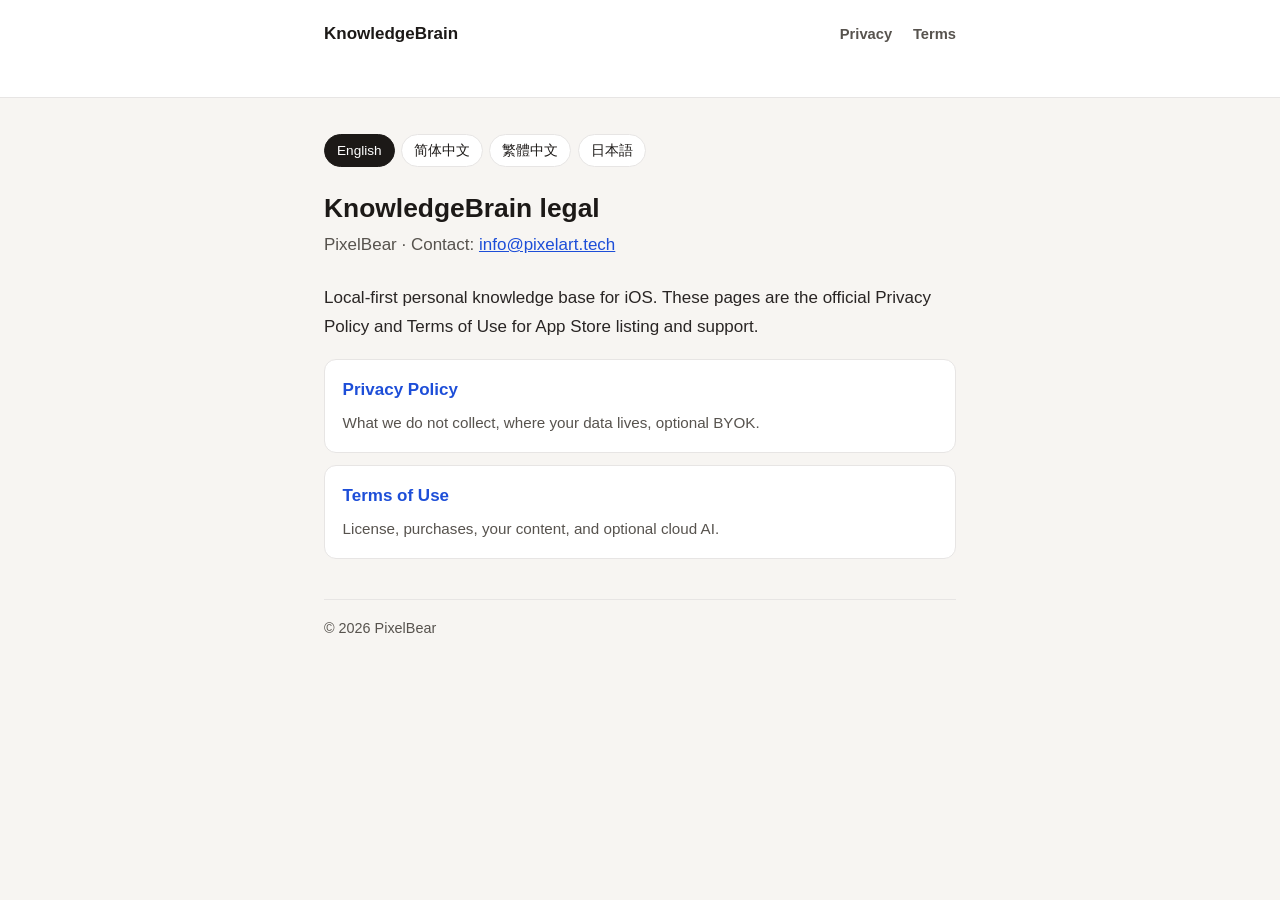
==== index.html @ 5ab7535d "Add KnowledgeBrain privacy policy and terms of use. Host a public four-language legal site for App S" ====
<!DOCTYPE html>
<html lang="en">
<head>
  <meta charset="utf-8">
  <meta name="viewport" content="width=device-width, initial-scale=1">
  <title>KnowledgeBrain</title>
  <link rel="stylesheet" href="style.css">
</head>
<body>
  <header>
    <div class="wrap brand">
      <a href="index.html">KnowledgeBrain</a>
      <nav class="nav">
        <a href="privacy.html">Privacy</a>
        <a href="terms.html">Terms</a>
      </nav>
    </div>
  </header>
  <main class="wrap">
    <div class="langs" role="group" aria-label="Language">
      <button type="button" data-set-lang="en">English</button>
      <button type="button" data-set-lang="zh-Hans">简体中文</button>
      <button type="button" data-set-lang="zh-Hant">繁體中文</button>
      <button type="button" data-set-lang="ja">日本語</button>
    </div>

    <section data-lang-panel="en">
      <h1>KnowledgeBrain legal</h1>
      <p class="meta">PixelBear · Contact: <a href="mailto:info@pixelart.tech">info@pixelart.tech</a></p>
      <p>Local-first personal knowledge base for iOS. These pages are the official Privacy Policy and Terms of Use for App Store listing and support.</p>
      <ul class="card-list">
        <li><a href="privacy.html?lang=en">Privacy Policy</a><p>What we do not collect, where your data lives, optional BYOK.</p></li>
        <li><a href="terms.html?lang=en">Terms of Use</a><p>License, purchases, your content, and optional cloud AI.</p></li>
      </ul>
    </section>

    <section data-lang-panel="zh-Hans" hidden>
      <h1>KnowledgeBrain 法律信息</h1>
      <p class="meta">PixelBear · 联系：<a href="mailto:info@pixelart.tech">info@pixelart.tech</a></p>
      <p>面向 iOS 的本地优先个人知识库。本站为 App Store 上架与用户支持所用的正式隐私政策与使用条款。</p>
      <ul class="card-list">
        <li><a href="privacy.html?lang=zh-Hans">隐私政策</a><p>我们不收集什么、数据存在哪里、可选的自带 Key。</p></li>
        <li><a href="terms.html?lang=zh-Hans">使用条款</a><p>许可、购买、你的内容，以及可选的云端 AI。</p></li>
      </ul>
    </section>

    <section data-lang-panel="zh-Hant" hidden>
      <h1>KnowledgeBrain 法律資訊</h1>
      <p class="meta">PixelBear · 聯絡：<a href="mailto:info@pixelart.tech">info@pixelart.tech</a></p>
      <p>適用於 iOS 的本地優先個人知識庫。本站為 App Store 上架與使用者支援所用的正式隱私權政策與使用條款。</p>
      <ul class="card-list">
        <li><a href="privacy.html?lang=zh-Hant">隱私權政策</a><p>我們不收集什麼、資料存在哪裡、可選的自備金鑰。</p></li>
        <li><a href="terms.html?lang=zh-Hant">使用條款</a><p>授權、購買、你的內容，以及可選的雲端 AI。</p></li>
      </ul>
    </section>

    <section data-lang-panel="ja" hidden>
      <h1>KnowledgeBrain 法的情報</h1>
      <p class="meta">PixelBear · 連絡先: <a href="mailto:info@pixelart.tech">info@pixelart.tech</a></p>
      <p>iOS 向けのローカルファーストな個人ナレッジベースです。本サイトは App Store 掲載およびサポート用の公式プライバシーポリシーと利用規約です。</p>
      <ul class="card-list">
        <li><a href="privacy.html?lang=ja">プライバシーポリシー</a><p>収集しないデータ、保存場所、任意の BYOK。</p></li>
        <li><a href="terms.html?lang=ja">利用規約</a><p>ライセンス、購入、コンテンツ、任意のクラウド AI。</p></li>
      </ul>
    </section>

    <footer>© 2026 PixelBear</footer>
  </main>
  <script src="lang.js"></script>
</body>
</html>
---- style.css ----
:root {
  --bg: #f7f5f2;
  --card: #fff;
  --text: #1c1917;
  --muted: #57534e;
  --line: #e7e5e4;
  --accent: #1d4ed8;
}
* { box-sizing: border-box; }
html { color-scheme: light; }
body {
  margin: 0;
  font: 17px/1.7 "SF Pro Text", "PingFang SC", "Hiragino Sans", "Noto Sans CJK", sans-serif;
  color: var(--text);
  background: var(--bg);
}
header {
  border-bottom: 1px solid var(--line);
  background: var(--card);
}
.wrap {
  max-width: 42rem;
  margin: 0 auto;
  padding: 1.25rem 1.25rem 3rem;
}
.brand {
  display: flex;
  justify-content: space-between;
  align-items: baseline;
  gap: 1rem;
  flex-wrap: wrap;
}
.brand a { color: inherit; text-decoration: none; font-weight: 650; }
.nav a {
  color: var(--muted);
  text-decoration: none;
  margin-left: 1rem;
  font-size: 0.92rem;
}
.nav a:hover, .nav a[aria-current="page"] { color: var(--accent); }
.langs {
  display: flex;
  flex-wrap: wrap;
  gap: 0.4rem;
  margin: 1rem 0 1.5rem;
}
.langs button {
  appearance: none;
  border: 1px solid var(--line);
  background: var(--card);
  color: var(--text);
  border-radius: 999px;
  padding: 0.25rem 0.75rem;
  cursor: pointer;
  font: inherit;
  font-size: 0.85rem;
}
.langs button[aria-pressed="true"] {
  background: #1c1917;
  color: #fff;
  border-color: #1c1917;
}
h1 { font-size: 1.65rem; line-height: 1.3; margin: 0 0 0.35rem; }
.meta { color: var(--muted); margin: 0 0 1.5rem; }
h2 { font-size: 1.15rem; margin: 1.75rem 0 0.5rem; }
p, li { color: #292524; }
ul { padding-left: 1.2rem; }
a { color: var(--accent); }
.card-list { list-style: none; padding: 0; }
.card-list li {
  background: var(--card);
  border: 1px solid var(--line);
  border-radius: 12px;
  margin: 0 0 0.75rem;
  padding: 1rem 1.1rem;
}
.card-list a { font-weight: 650; text-decoration: none; }
.card-list p { margin: 0.35rem 0 0; color: var(--muted); font-size: 0.95rem; }
footer {
  margin-top: 2.5rem;
  padding-top: 1rem;
  border-top: 1px solid var(--line);
  color: var(--muted);
  font-size: 0.9rem;
}
[hidden] { display: none !important; }
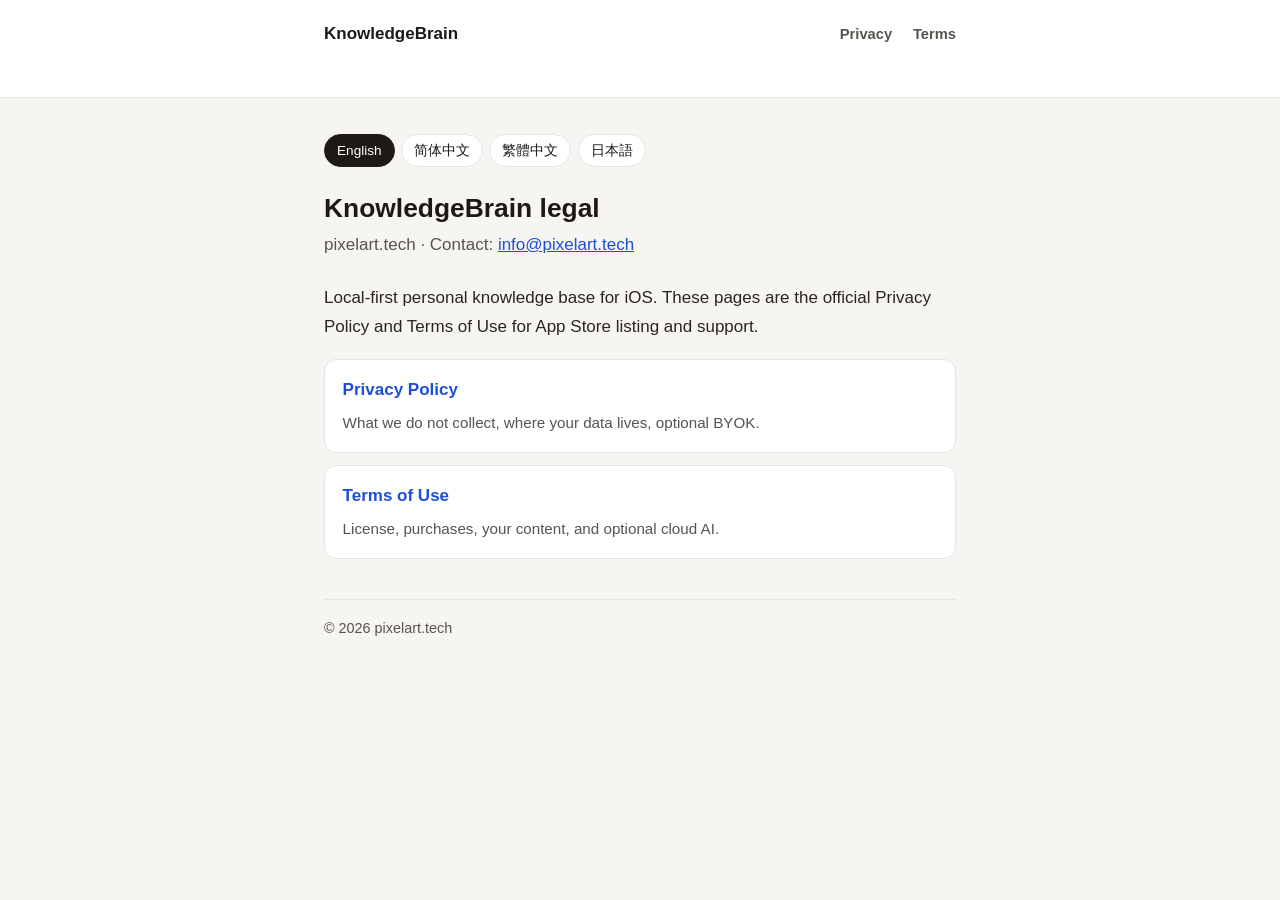
==== commit 5bcc8b60: "Replace PixelBear with pixelart.tech on legal pages. Use the public brand name that matches the cont" ====
--- a/index.html
+++ b/index.html
@@ -26,7 +26,7 @@
 
     <section data-lang-panel="en">
       <h1>KnowledgeBrain legal</h1>
-      <p class="meta">PixelBear · Contact: <a href="mailto:info@pixelart.tech">info@pixelart.tech</a></p>
+      <p class="meta">pixelart.tech · Contact: <a href="mailto:info@pixelart.tech">info@pixelart.tech</a></p>
       <p>Local-first personal knowledge base for iOS. These pages are the official Privacy Policy and Terms of Use for App Store listing and support.</p>
       <ul class="card-list">
         <li><a href="privacy.html?lang=en">Privacy Policy</a><p>What we do not collect, where your data lives, optional BYOK.</p></li>
@@ -36,7 +36,7 @@
 
     <section data-lang-panel="zh-Hans" hidden>
       <h1>KnowledgeBrain 法律信息</h1>
-      <p class="meta">PixelBear · 联系：<a href="mailto:info@pixelart.tech">info@pixelart.tech</a></p>
+      <p class="meta">pixelart.tech · 联系：<a href="mailto:info@pixelart.tech">info@pixelart.tech</a></p>
       <p>面向 iOS 的本地优先个人知识库。本站为 App Store 上架与用户支持所用的正式隐私政策与使用条款。</p>
       <ul class="card-list">
         <li><a href="privacy.html?lang=zh-Hans">隐私政策</a><p>我们不收集什么、数据存在哪里、可选的自带 Key。</p></li>
@@ -46,7 +46,7 @@
 
     <section data-lang-panel="zh-Hant" hidden>
       <h1>KnowledgeBrain 法律資訊</h1>
-      <p class="meta">PixelBear · 聯絡：<a href="mailto:info@pixelart.tech">info@pixelart.tech</a></p>
+      <p class="meta">pixelart.tech · 聯絡：<a href="mailto:info@pixelart.tech">info@pixelart.tech</a></p>
       <p>適用於 iOS 的本地優先個人知識庫。本站為 App Store 上架與使用者支援所用的正式隱私權政策與使用條款。</p>
       <ul class="card-list">
         <li><a href="privacy.html?lang=zh-Hant">隱私權政策</a><p>我們不收集什麼、資料存在哪裡、可選的自備金鑰。</p></li>
@@ -56,7 +56,7 @@
 
     <section data-lang-panel="ja" hidden>
       <h1>KnowledgeBrain 法的情報</h1>
-      <p class="meta">PixelBear · 連絡先: <a href="mailto:info@pixelart.tech">info@pixelart.tech</a></p>
+      <p class="meta">pixelart.tech · 連絡先: <a href="mailto:info@pixelart.tech">info@pixelart.tech</a></p>
       <p>iOS 向けのローカルファーストな個人ナレッジベースです。本サイトは App Store 掲載およびサポート用の公式プライバシーポリシーと利用規約です。</p>
       <ul class="card-list">
         <li><a href="privacy.html?lang=ja">プライバシーポリシー</a><p>収集しないデータ、保存場所、任意の BYOK。</p></li>
@@ -64,7 +64,7 @@
       </ul>
     </section>
 
-    <footer>© 2026 PixelBear</footer>
+    <footer>© 2026 pixelart.tech</footer>
   </main>
   <script src="lang.js"></script>
 </body>
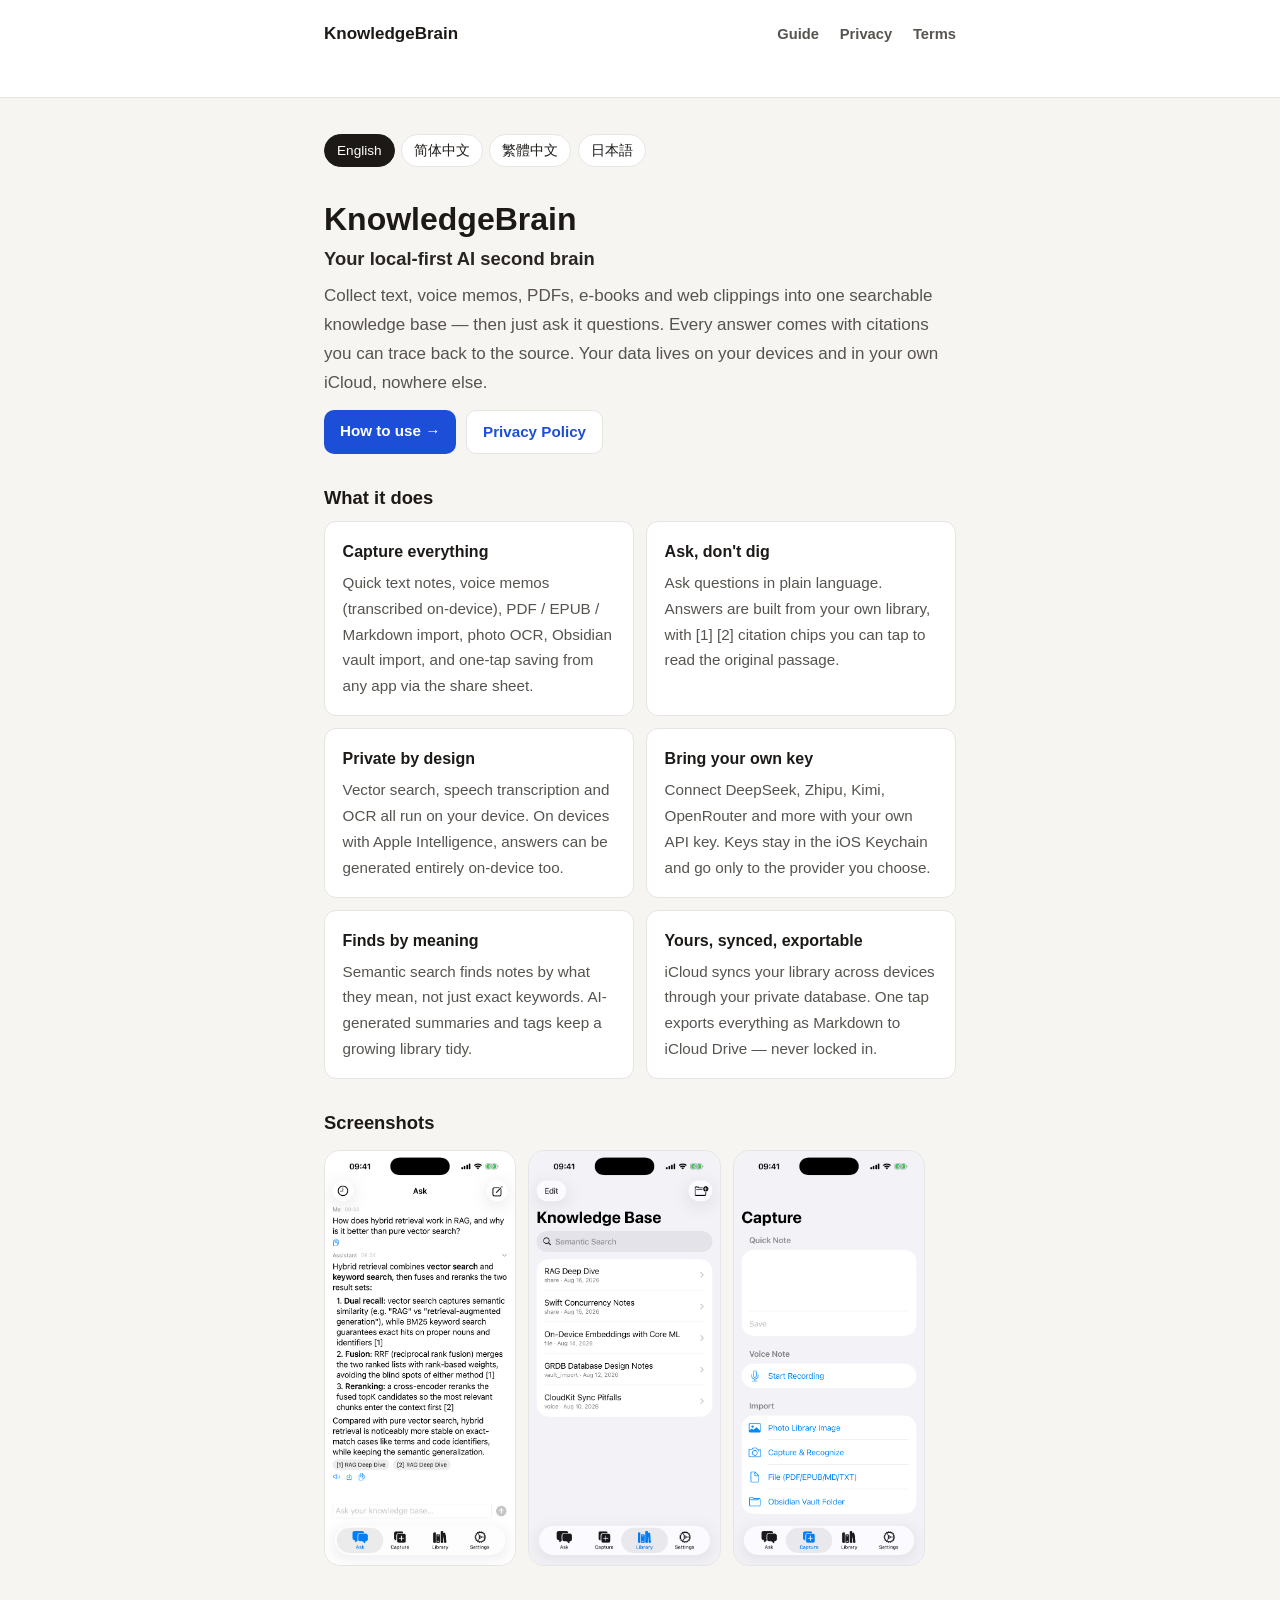
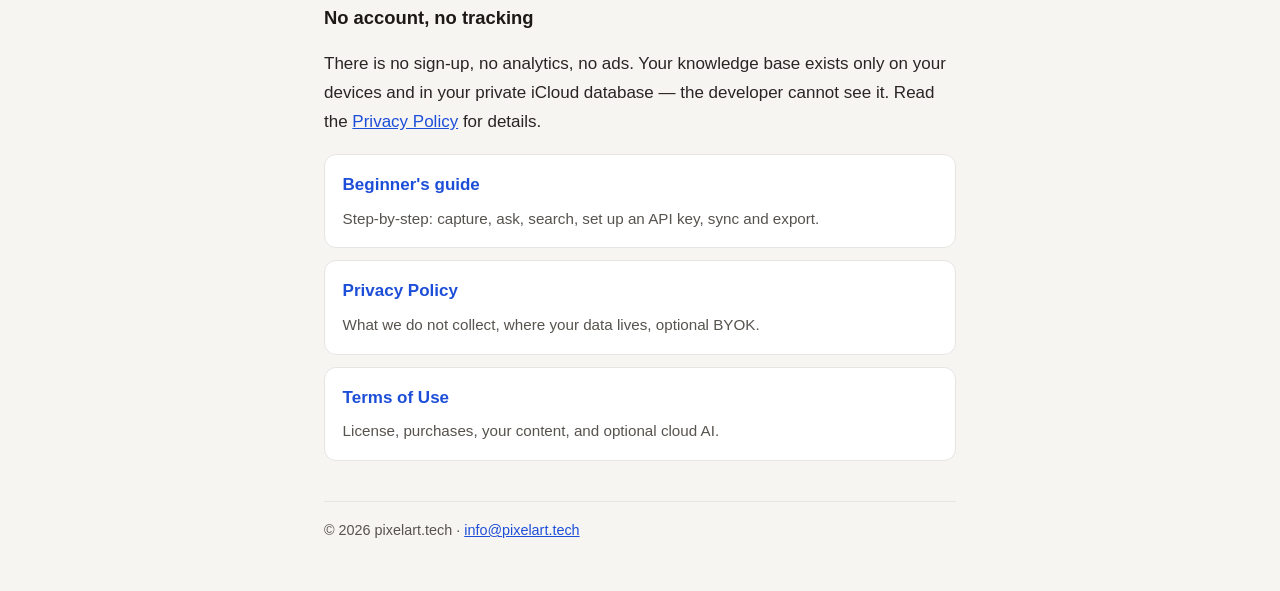
==== commit 097e69d3: "Redeploy: add guide page and localized screenshots, sync latest content" ====
--- a/index.html
+++ b/index.html
@@ -3,7 +3,8 @@
 <head>
   <meta charset="utf-8">
   <meta name="viewport" content="width=device-width, initial-scale=1">
-  <title>KnowledgeBrain</title>
+  <title>KnowledgeBrain — Local-first AI second brain</title>
+  <meta name="description" content="KnowledgeBrain is a local-first personal knowledge base for iOS: capture everything, ask your library questions, get answers with citations.">
   <link rel="stylesheet" href="style.css">
 </head>
 <body>
@@ -11,6 +12,7 @@
     <div class="wrap brand">
       <a href="index.html">KnowledgeBrain</a>
       <nav class="nav">
+        <a href="guide.html">Guide</a>
         <a href="privacy.html">Privacy</a>
         <a href="terms.html">Terms</a>
       </nav>
@@ -25,46 +27,230 @@
     </div>
 
     <section data-lang-panel="en">
-      <h1>KnowledgeBrain legal</h1>
-      <p class="meta">pixelart.tech · Contact: <a href="mailto:info@pixelart.tech">info@pixelart.tech</a></p>
-      <p>Local-first personal knowledge base for iOS. These pages are the official Privacy Policy and Terms of Use for App Store listing and support.</p>
-      <ul class="card-list">
+      <div class="hero">
+        <h1>KnowledgeBrain</h1>
+        <p class="tagline">Your local-first AI second brain</p>
+        <p class="lede">Collect text, voice memos, PDFs, e-books and web clippings into one searchable knowledge base — then just ask it questions. Every answer comes with citations you can trace back to the source. Your data lives on your devices and in your own iCloud, nowhere else.</p>
+        <p class="cta-row">
+          <a class="btn" href="guide.html?lang=en">How to use →</a>
+          <a class="btn secondary" href="privacy.html?lang=en">Privacy Policy</a>
+        </p>
+      </div>
+
+      <h2>What it does</h2>
+      <div class="grid">
+        <div class="feature">
+          <h3>Capture everything</h3>
+          <p>Quick text notes, voice memos (transcribed on-device), PDF / EPUB / Markdown import, photo OCR, Obsidian vault import, and one-tap saving from any app via the share sheet.</p>
+        </div>
+        <div class="feature">
+          <h3>Ask, don't dig</h3>
+          <p>Ask questions in plain language. Answers are built from your own library, with [1] [2] citation chips you can tap to read the original passage.</p>
+        </div>
+        <div class="feature">
+          <h3>Private by design</h3>
+          <p>Vector search, speech transcription and OCR all run on your device. On devices with Apple Intelligence, answers can be generated entirely on-device too.</p>
+        </div>
+        <div class="feature">
+          <h3>Bring your own key</h3>
+          <p>Connect DeepSeek, Zhipu, Kimi, OpenRouter and more with your own API key. Keys stay in the iOS Keychain and go only to the provider you choose.</p>
+        </div>
+        <div class="feature">
+          <h3>Finds by meaning</h3>
+          <p>Semantic search finds notes by what they mean, not just exact keywords. AI-generated summaries and tags keep a growing library tidy.</p>
+        </div>
+        <div class="feature">
+          <h3>Yours, synced, exportable</h3>
+          <p>iCloud syncs your library across devices through your private database. One tap exports everything as Markdown to iCloud Drive — never locked in.</p>
+        </div>
+      </div>
+
+      <h2>Screenshots</h2>
+      <div class="shots">
+        <img src="screenshots/en/03-chat.png" alt="Ask your knowledge base questions and get answers with citations" loading="lazy">
+        <img src="screenshots/en/01-library.png" alt="Library with semantic search" loading="lazy">
+        <img src="screenshots/en/04-capture.png" alt="Capture: quick note, voice memo, import files" loading="lazy">
+      </div>
+
+      <h2>No account, no tracking</h2>
+      <p>There is no sign-up, no analytics, no ads. Your knowledge base exists only on your devices and in your private iCloud database — the developer cannot see it. Read the <a href="privacy.html?lang=en">Privacy Policy</a> for details.</p>
+
+      <ul class="card-list">
+        <li><a href="guide.html?lang=en">Beginner's guide</a><p>Step-by-step: capture, ask, search, set up an API key, sync and export.</p></li>
         <li><a href="privacy.html?lang=en">Privacy Policy</a><p>What we do not collect, where your data lives, optional BYOK.</p></li>
         <li><a href="terms.html?lang=en">Terms of Use</a><p>License, purchases, your content, and optional cloud AI.</p></li>
       </ul>
     </section>
 
     <section data-lang-panel="zh-Hans" hidden>
-      <h1>KnowledgeBrain 法律信息</h1>
-      <p class="meta">pixelart.tech · 联系：<a href="mailto:info@pixelart.tech">info@pixelart.tech</a></p>
-      <p>面向 iOS 的本地优先个人知识库。本站为 App Store 上架与用户支持所用的正式隐私政策与使用条款。</p>
-      <ul class="card-list">
+      <div class="hero">
+        <h1>KnowledgeBrain</h1>
+        <p class="tagline">本地优先的 AI 第二大脑</p>
+        <p class="lede">把散落的文字、语音、PDF、电子书和网页剪藏收进一个可搜索的知识库,然后直接开口提问。每个答案都附带引用来源,可以点回原文核对。数据只存在你的设备和你自己的 iCloud 里。</p>
+        <p class="cta-row">
+          <a class="btn" href="guide.html?lang=zh-Hans">新手使用教学 →</a>
+          <a class="btn secondary" href="privacy.html?lang=zh-Hans">隐私政策</a>
+        </p>
+      </div>
+
+      <h2>主要功能</h2>
+      <div class="grid">
+        <div class="feature">
+          <h3>什么都能存</h3>
+          <p>快速文字记录、语音速记(本机转写)、PDF / EPUB / Markdown 导入、相册图片 OCR、Obsidian 库导入,还能通过系统分享面板从任何 App 一键收藏。</p>
+        </div>
+        <div class="feature">
+          <h3>直接问,不用翻</h3>
+          <p>用大白话提问,答案基于你自己的知识库生成,末尾的 [1] [2] 引用标记点一下就能看到原文出处。</p>
+        </div>
+        <div class="feature">
+          <h3>隐私优先</h3>
+          <p>向量检索、语音转写、OCR 全部在设备本地完成;在支持 Apple Intelligence 的设备上,连答案生成都可以完全不离机。</p>
+        </div>
+        <div class="feature">
+          <h3>用自己的 Key</h3>
+          <p>支持 DeepSeek、智谱、Kimi、OpenRouter 等,用你自己的 API Key 和额度。Key 存在系统钥匙串,只发往你配置的服务商。</p>
+        </div>
+        <div class="feature">
+          <h3>按意思找东西</h3>
+          <p>语义搜索按含义找笔记,不需要记住精确关键词;AI 自动生成的摘要和标签让知识库越攒越好找。</p>
+        </div>
+        <div class="feature">
+          <h3>同步自由,导出自由</h3>
+          <p>通过你的 iCloud 私有数据库跨设备同步;一键把全部内容导出为 Markdown 到 iCloud Drive,永远不被锁定。</p>
+        </div>
+      </div>
+
+      <h2>界面截图</h2>
+      <div class="shots">
+        <img src="screenshots/zh-Hans/03-chat.png" alt="向知识库提问,答案附引用来源" loading="lazy">
+        <img src="screenshots/zh-Hans/01-library.png" alt="知识库列表与语义搜索" loading="lazy">
+        <img src="screenshots/zh-Hans/04-capture.png" alt="收集:快速记录、语音速记、导入文件" loading="lazy">
+      </div>
+
+      <h2>不注册、不追踪</h2>
+      <p>不需要账号,没有统计埋点,没有广告。你的知识库只存在于你的设备和你的 iCloud 私有数据库,开发者无法查看。详见<a href="privacy.html?lang=zh-Hans">隐私政策</a>。</p>
+
+      <ul class="card-list">
+        <li><a href="guide.html?lang=zh-Hans">新手使用教学</a><p>一步步教你:存内容、提问、搜索、配置 API Key、同步与导出。</p></li>
         <li><a href="privacy.html?lang=zh-Hans">隐私政策</a><p>我们不收集什么、数据存在哪里、可选的自带 Key。</p></li>
-        <li><a href="terms.html?lang=zh-Hans">使用条款</a><p>许可、购买、你的内容，以及可选的云端 AI。</p></li>
+        <li><a href="terms.html?lang=zh-Hans">使用条款</a><p>许可、购买、你的内容,以及可选的云端 AI。</p></li>
       </ul>
     </section>
 
     <section data-lang-panel="zh-Hant" hidden>
-      <h1>KnowledgeBrain 法律資訊</h1>
-      <p class="meta">pixelart.tech · 聯絡：<a href="mailto:info@pixelart.tech">info@pixelart.tech</a></p>
-      <p>適用於 iOS 的本地優先個人知識庫。本站為 App Store 上架與使用者支援所用的正式隱私權政策與使用條款。</p>
-      <ul class="card-list">
+      <div class="hero">
+        <h1>KnowledgeBrain</h1>
+        <p class="tagline">本地優先的 AI 第二大腦</p>
+        <p class="lede">把散落的文字、語音、PDF、電子書和網頁剪藏收進一個可搜尋的知識庫,然後直接開口提問。每個答案都附帶引用來源,可以點回原文核對。資料只存在你的裝置和你自己的 iCloud 裡。</p>
+        <p class="cta-row">
+          <a class="btn" href="guide.html?lang=zh-Hant">新手使用教學 →</a>
+          <a class="btn secondary" href="privacy.html?lang=zh-Hant">隱私權政策</a>
+        </p>
+      </div>
+
+      <h2>主要功能</h2>
+      <div class="grid">
+        <div class="feature">
+          <h3>什麼都能存</h3>
+          <p>快速文字記錄、語音速記(本機轉寫)、PDF / EPUB / Markdown 匯入、相簿圖片 OCR、Obsidian 庫匯入,還能透過系統分享面板從任何 App 一鍵收藏。</p>
+        </div>
+        <div class="feature">
+          <h3>直接問,不用翻</h3>
+          <p>用大白話提問,答案基於你自己的知識庫產生,末尾的 [1] [2] 引用標記點一下就能看到原文出處。</p>
+        </div>
+        <div class="feature">
+          <h3>隱私優先</h3>
+          <p>向量檢索、語音轉寫、OCR 全部在裝置本地完成;在支援 Apple Intelligence 的裝置上,連答案產生都可以完全不離機。</p>
+        </div>
+        <div class="feature">
+          <h3>用自己的 Key</h3>
+          <p>支援 DeepSeek、智譜、Kimi、OpenRouter 等,用你自己的 API Key 和額度。Key 存在系統鑰匙圈,只發往你設定的服務商。</p>
+        </div>
+        <div class="feature">
+          <h3>按意思找東西</h3>
+          <p>語義搜尋按含義找筆記,不需要記住精確關鍵字;AI 自動產生的摘要和標籤讓知識庫越攢越好找。</p>
+        </div>
+        <div class="feature">
+          <h3>同步自由,匯出自由</h3>
+          <p>透過你的 iCloud 私有資料庫跨裝置同步;一鍵把全部內容匯出為 Markdown 到 iCloud Drive,永遠不被鎖定。</p>
+        </div>
+      </div>
+
+      <h2>介面截圖</h2>
+      <div class="shots">
+        <img src="screenshots/zh-Hant/03-chat.png" alt="向知識庫提問,答案附引用來源" loading="lazy">
+        <img src="screenshots/zh-Hant/01-library.png" alt="知識庫列表與語義搜尋" loading="lazy">
+        <img src="screenshots/zh-Hant/04-capture.png" alt="收集:快速記錄、語音速記、匯入檔案" loading="lazy">
+      </div>
+
+      <h2>不註冊、不追蹤</h2>
+      <p>不需要帳號,沒有統計埋點,沒有廣告。你的知識庫只存在於你的裝置和你的 iCloud 私有資料庫,開發者無法查看。詳見<a href="privacy.html?lang=zh-Hant">隱私權政策</a>。</p>
+
+      <ul class="card-list">
+        <li><a href="guide.html?lang=zh-Hant">新手使用教學</a><p>一步步教你:存內容、提問、搜尋、設定 API Key、同步與匯出。</p></li>
         <li><a href="privacy.html?lang=zh-Hant">隱私權政策</a><p>我們不收集什麼、資料存在哪裡、可選的自備金鑰。</p></li>
-        <li><a href="terms.html?lang=zh-Hant">使用條款</a><p>授權、購買、你的內容，以及可選的雲端 AI。</p></li>
+        <li><a href="terms.html?lang=zh-Hant">使用條款</a><p>授權、購買、你的內容,以及可選的雲端 AI。</p></li>
       </ul>
     </section>
 
     <section data-lang-panel="ja" hidden>
-      <h1>KnowledgeBrain 法的情報</h1>
-      <p class="meta">pixelart.tech · 連絡先: <a href="mailto:info@pixelart.tech">info@pixelart.tech</a></p>
-      <p>iOS 向けのローカルファーストな個人ナレッジベースです。本サイトは App Store 掲載およびサポート用の公式プライバシーポリシーと利用規約です。</p>
-      <ul class="card-list">
+      <div class="hero">
+        <h1>KnowledgeBrain</h1>
+        <p class="tagline">ローカルファーストな AI セカンドブレイン</p>
+        <p class="lede">散らばったテキスト、音声、PDF、電子書籍、Web クリップを一つの検索できる知識ベースに集めて、そのまま質問できます。すべての回答には原文に遡れる引用が付きます。データはあなたのデバイスと自分の iCloud にだけ保存されます。</p>
+        <p class="cta-row">
+          <a class="btn" href="guide.html?lang=ja">使い方ガイド →</a>
+          <a class="btn secondary" href="privacy.html?lang=ja">プライバシーポリシー</a>
+        </p>
+      </div>
+
+      <h2>主な機能</h2>
+      <div class="grid">
+        <div class="feature">
+          <h3>何でも取り込める</h3>
+          <p>テキストメモ、音声メモ(オンデバイスで文字起こし)、PDF / EPUB / Markdown の読み込み、写真 OCR、Obsidian Vault の読み込み、共有シートから他アプリの内容をワンタップ保存。</p>
+        </div>
+        <div class="feature">
+          <h3>探すより、聞く</h3>
+          <p>自然な言葉で質問するだけ。回答はあなたの知識ベースから生成され、末尾の [1] [2] の引用チップをタップすれば原文の該当箇所を確認できます。</p>
+        </div>
+        <div class="feature">
+          <h3>プライバシー第一</h3>
+          <p>ベクトル検索、音声認識、OCR はすべてデバイス上で動作。Apple Intelligence 搭載デバイスでは回答生成まで完全にオンデバイスで行えます。</p>
+        </div>
+        <div class="feature">
+          <h3>自分の API キーで</h3>
+          <p>DeepSeek、Zhipu、Kimi、OpenRouter などに自分のキーで接続。キーは iOS キーチェーンに保存され、設定したプロバイダーにだけ送信されます。</p>
+        </div>
+        <div class="feature">
+          <h3>意味で見つかる</h3>
+          <p>セマンティック検索はキーワードではなく意味でノートを探します。AI が生成する要約とタグで、増え続けるライブラリも整理されたまま。</p>
+        </div>
+        <div class="feature">
+          <h3>同期もエクスポートも自由</h3>
+          <p>プライベートな iCloud データベースでデバイス間同期。ワンタップで全内容を Markdown として iCloud Drive にエクスポート — ロックインはありません。</p>
+        </div>
+      </div>
+
+      <h2>スクリーンショット</h2>
+      <div class="shots">
+        <img src="screenshots/ja/03-chat.png" alt="知識ベースに質問し、引用付きの回答を得る" loading="lazy">
+        <img src="screenshots/ja/01-library.png" alt="ライブラリとセマンティック検索" loading="lazy">
+        <img src="screenshots/ja/04-capture.png" alt="取り込み:メモ、音声、ファイル読み込み" loading="lazy">
+      </div>
+
+      <h2>アカウント不要、トラッキングなし</h2>
+      <p>サインアップも分析も広告もありません。知識ベースはあなたのデバイスとプライベートな iCloud データベースにのみ存在し、開発者は閲覧できません。詳しくは<a href="privacy.html?lang=ja">プライバシーポリシー</a>をご覧ください。</p>
+
+      <ul class="card-list">
+        <li><a href="guide.html?lang=ja">初心者ガイド</a><p>取り込み、質問、検索、API キー設定、同期とエクスポートを順番に解説。</p></li>
         <li><a href="privacy.html?lang=ja">プライバシーポリシー</a><p>収集しないデータ、保存場所、任意の BYOK。</p></li>
         <li><a href="terms.html?lang=ja">利用規約</a><p>ライセンス、購入、コンテンツ、任意のクラウド AI。</p></li>
       </ul>
     </section>
 
-    <footer>© 2026 pixelart.tech</footer>
+    <footer>© 2026 pixelart.tech · <a href="mailto:info@pixelart.tech">info@pixelart.tech</a></footer>
   </main>
   <script src="lang.js"></script>
 </body>
--- a/style.css
+++ b/style.css
@@ -84,3 +84,63 @@
   font-size: 0.9rem;
 }
 [hidden] { display: none !important; }
+
+/* product intro & guide pages */
+.hero { padding: 0.5rem 0 0; }
+.hero h1 { font-size: 2rem; margin-bottom: 0.15rem; }
+.tagline { font-size: 1.15rem; font-weight: 650; margin: 0 0 0.5rem; }
+.lede { color: var(--muted); margin: 0 0 0.75rem; }
+.cta-row { display: flex; flex-wrap: wrap; gap: 0.6rem; margin: 0.5rem 0 1rem; }
+.btn {
+  display: inline-block;
+  background: var(--accent);
+  color: #fff;
+  border-radius: 10px;
+  padding: 0.5rem 1rem;
+  text-decoration: none;
+  font-weight: 600;
+  font-size: 0.95rem;
+}
+.btn.secondary {
+  background: var(--card);
+  color: var(--accent);
+  border: 1px solid var(--line);
+}
+.grid {
+  display: grid;
+  grid-template-columns: repeat(auto-fit, minmax(15rem, 1fr));
+  gap: 0.75rem;
+}
+.feature {
+  background: var(--card);
+  border: 1px solid var(--line);
+  border-radius: 12px;
+  padding: 1rem 1.1rem;
+}
+.feature h3 { margin: 0 0 0.3rem; font-size: 1rem; }
+.feature p { margin: 0; color: var(--muted); font-size: 0.95rem; }
+.shots {
+  display: flex;
+  gap: 0.75rem;
+  overflow-x: auto;
+  padding: 0.25rem 0 0.5rem;
+}
+.shots img {
+  height: 26rem;
+  max-width: none;
+  border-radius: 16px;
+  border: 1px solid var(--line);
+  background: var(--card);
+}
+.shots img.guide { height: 22rem; }
+.tip {
+  background: #eef4ff;
+  border: 1px solid #d6e4ff;
+  border-radius: 10px;
+  padding: 0.7rem 1rem;
+  font-size: 0.95rem;
+}
+@media (max-width: 40rem) {
+  .shots img { height: 20rem; }
+  .shots img.guide { height: 17rem; }
+}
